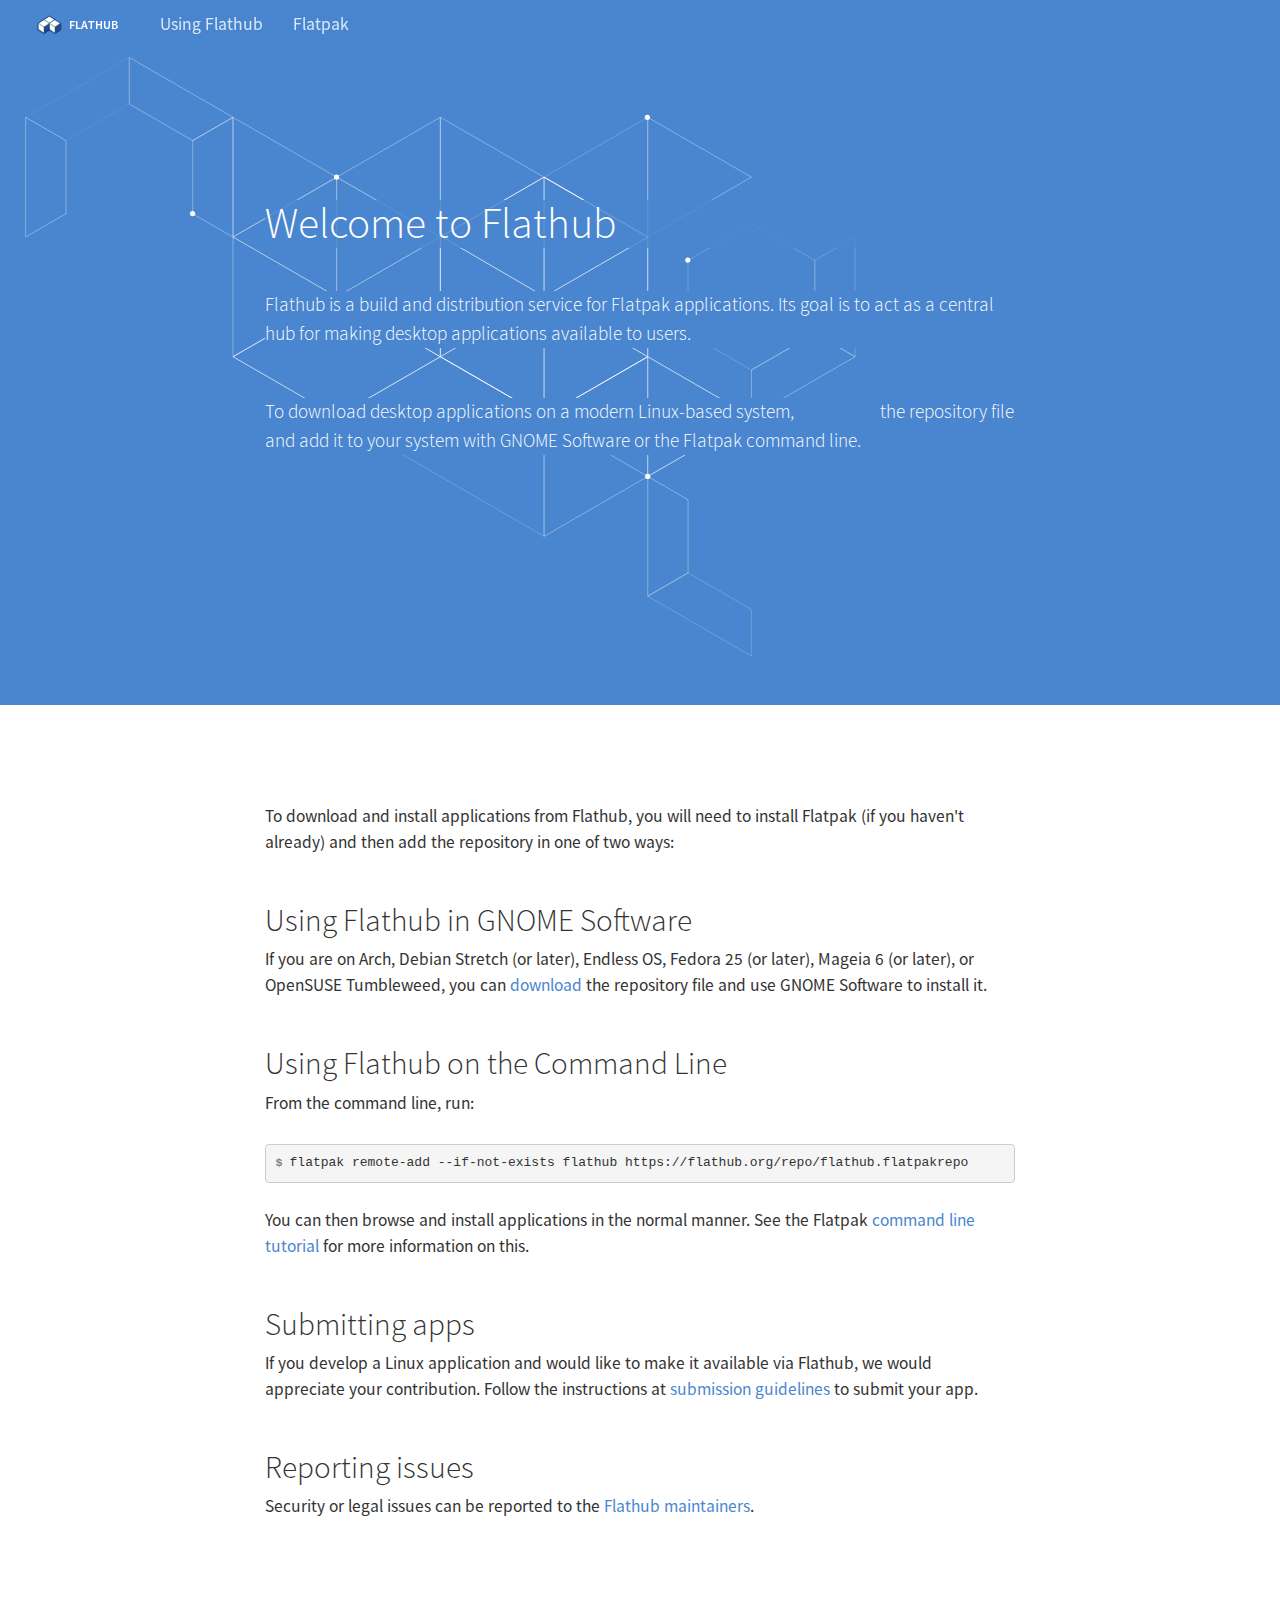
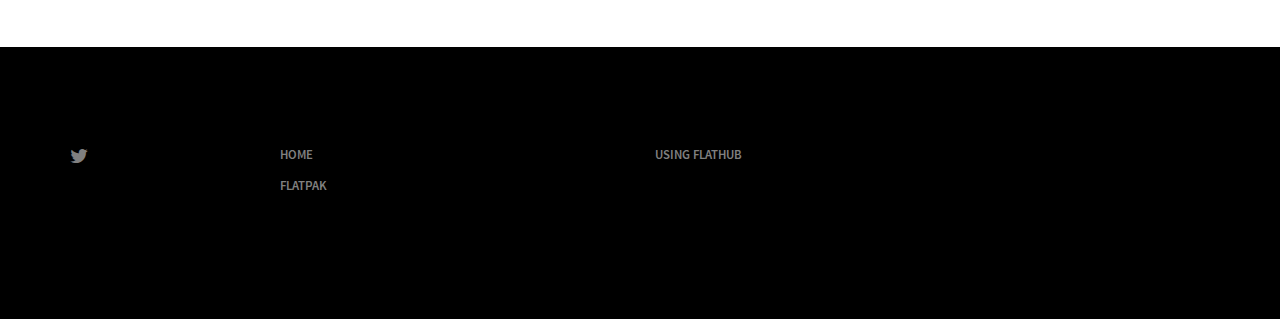
==== index.html @ d8dffafc "Automated commit at 2017-09-05 11:06:05 UTC by middleman-deploy 2.0.0-alpha" ====
<!DOCTYPE html>
<html>
  <head>
    <title>
      Flathub
    </title>
    <meta content='text/html; charset=UTF8' http-equiv='content-type'>
    <meta content='Build and distribution service for Flatpak applications.' name='description'>
    <meta content='fleet,commander,fleetcommander' name='keywords'>
    <meta content='width=device-width,initial-scale=1' name='viewport'>
    <link href='img/favicon.png' rel='icon' type='image/png'>
    <link href='/favicon.ico' rel='shortcut icon' type='image/x-icon'>
    <link href='img/favicon57.png' rel='apple-touch-icon' sizes='57x57'>
    <link href='img/favicon152.png' rel='apple-touch-icon' sizes='152x152'>
    <link href='stylesheets/fontawesome-b61725ee.css' rel='stylesheet'>
    <link href="stylesheets/fonts-6c582ae6.css" rel="stylesheet" />
    <link href="stylesheets/site-7c694642.css" rel="stylesheet" />
    <link href="stylesheets/animate-0a10c6dd.css" rel="stylesheet" />
    <script src="javascripts/jquery-1797d73e.js"></script>
  </head>
  <body id='page-top'>
    <nav class='navbar navbar-default navbar-fixed-top' id='mainNav'>
      <div class='container-fluid'>
        <!-- Brand and toggle get grouped for better mobile display -->
        <div class='navbar-header'>
          <button class='navbar-toggle collapsed' data-target='#bs-example-navbar-collapse-1' data-toggle='collapse' type='button'>
            <span class='sr-only'>Toggle navigation</span>
            <span class='icon-bar'></span>
            <span class='icon-bar'></span>
            <span class='icon-bar'></span>
          </button>
          <a href="#page-top" class="navbar-brand page-scroll">Flathub</a>
        </div>
        <div class='collapse navbar-collapse' id='bs-example-navbar-collapse-1'>
          <ul class='nav navbar-nav navbar-default'>
            <li>
              <a href="#using" class="page-scroll">Using Flathub</a>
            </li>
            <li>
              <a href="http://flatpak.org" class="page-scroll">Flatpak</a>
            </li>
          </ul>
        </div>
      </div>
      <!-- /.container-fluid -->
    </nav>
  </body>
  <main>
    <header>
      <div class='header-content'>
        <div class='container'>
          <div class='row'>
            <div class='col-sm-8 col-sm-offset-2'>
              <h1>Welcome to Flathub</h1>
            </div>
          </div>
          <div class='row'>
            <div class='col-sm-8 col-sm-offset-2'>
              <p>
                Flathub is a build and distribution service for Flatpak applications. Its goal is to act as a central hub for making desktop applications available to users.
              </p>
            </div>
          </div>
          <div class='row'>
            <div class='col-sm-8 col-sm-offset-2'>
              <p>
                To download desktop applications on a modern Linux-based system,
                <a href="https://flathub.org/repo/flathub.flatpakrepo">download</a>
                the repository file and add it to your system with GNOME Software
                or the Flatpak command line.
              </p>
            </div>
          </div>
        </div>
      </div>
    </header>
    <section>
      <div class='container'>
        <div class='row'>
          <div class='col-sm-8 col-sm-offset-2'>
            <p>
              To download and install applications from Flathub, you will need to install Flatpak (if you haven't already) and then add the repository in one of two ways:
            </p>
            <h2 id='using'>Using Flathub in GNOME Software</h2>
            <p>
              If you are on Arch, Debian Stretch (or later), Endless OS, Fedora 25 (or later), Mageia 6 (or later), or OpenSUSE Tumbleweed, you can
              <a href="https://flathub.org/repo/flathub.flatpakrepo">download</a>
              the repository file and use GNOME Software to install it.
            </p>
            <h2 id='using'>Using Flathub on the Command Line</h2>
            <p>
              From the command line, run:
            </p>
            <pre><span class="unselectable">$ </span>flatpak remote-add --if-not-exists flathub https://flathub.org/repo/flathub.flatpakrepo&#x000A;</pre>
            <p>
              You can then browse and install applications in the normal manner. See the Flatpak
              <a href="http://flatpak.org/command-line.html">command line tutorial</a>
              for more information on this.
            </p>
            <h2>Submitting apps</h2>
            <p>
              If you develop a Linux application and would like to make it available via Flathub, we would appreciate your contribution.
              Follow the instructions at
              <a href="https://github.com/flathub/flathub/wiki/Submission-Guidelines">submission guidelines</a>
              to submit your app.
            </p>
            <h2>Reporting issues</h2>
            <p>
              Security or legal issues can be reported to the
              <a href="mailto:flathub@lists.freedesktop.org">Flathub maintainers</a>.
            </p>
          </div>
        </div>
      </div>
    </section>
  </main>
  <section class='bg-black' id='footer'>
    <div class='container'>
      <div class='row'>
        <div class='col-sm-2'>
          <a class='fa fa-twitter solo' href='https://twitter.com/FlatpakApps'>
            <span>Twitter</span>
          </a>
        </div>
        <ul class='col-sm-8'>
          <li class='toplevel col-md-6'>
            <a href="./">Home</a>
          </li>
          <li class='toplevel col-md-6 col-md-offset-0'>
            <!-- id links on index page -->
            <a href="#using" class="page-scroll">Using Flathub</a>
          </li>
          <li class='toplevel col-md-6 col-md-offset-0'>
            <!-- id links on index page -->
            <a href="http://flatpak.org" class="page-scroll">Flatpak</a>
          </li>
        </ul>
      </div>
    </div>
  </section>
  <script src="javascripts/jquery.easing.min-603599b4.js"></script>
  <script src="javascripts/jquery.toc.min-265bae56.js"></script>
  <script src="javascripts/bootstrap-8cf4186c.js"></script>
  <script src="javascripts/all-c21a9cf1.js"></script>
  <script type="text/javascript">
    (function(i,s,o,g,r,a,m){i['GoogleAnalyticsObject']=r;i[r]=i[r]||function(){
    (i[r].q=i[r].q||[]).push(arguments)},i[r].l=1*new Date();a=s.createElement(o),
    m=s.getElementsByTagName(o)[0];a.async=1;a.src=g;m.parentNode.insertBefore(a,m)
    })(window,document,'script','//www.google-analytics.com/analytics.js','ga');
    ga('create', '', 'auto');
    ga('send', 'pageview');
  </script>
</html>
---- stylesheets/fonts-6c582ae6.css ----
/* Oblique */

/*
@font-face {
  font-family: "Overpass";
  src: local("Overpass ExtraLight Italic"),
        local(Overpass-ExtraLight-Italic),    
        url(../fonts/Overpass-ExtraLight-Italic.ttf);
  font-style: italic;
  font-weight: 200;
}

@font-face {
  font-family: "Overpass";
  src: local("Overpass Light Italic"),
        local(Overpass-Light-Italic),
        url(../fonts/Overpass-Light-Italic.ttf);
  font-style: italic;
  font-weight: 300;
}

*/

@font-face {
  font-family: "Overpass";
  src: local("Overpass Italic"),
        local(Overpass-Italic),
        local(Overpass-Regular-Italic),    
        url(../fonts/Overpass-Regular-Italic.ttf);
  font-style: italic;
  font-weight: 400;
}

@font-face {
  font-family: "Overpass";
  src: local("Overpass Bold Italic"),
        local(Overpass-Bold-Italic),
        local(Overpass-Bold-Italic),
        url(../fonts/Overpass-Bold-Italic.ttf);
  font-style: italic;
  font-weight: 700;
}

/* Normal */

/*
@font-face {
  font-family: "Overpass";
  src: local("Overpass ExtraLight"),
        local(Overpass-ExtraLight),    
        url(../fonts/Overpass-ExtraLight.ttf); 
  font-style: normal;
  font-weight: 200;
}

@font-face {
  font-family: "Overpass";
  src: local("Overpass Light"),
        local(Overpass-Light),    
        url(../fonts/Overpass-Light.ttf); 
  font-style: normal;
  font-weight: 300;
}

*/
@font-face {
  font-family: "Overpass";
  src: local("Overpass Regular"),
        local(Overpass),
        local(Overpass-Regular),    
        url(../fonts/Overpass-Regular.ttf); 
  font-style: normal;
  font-weight: 400;
}

@font-face {
  font-family: "Overpass";
  src: local("Overpass Bold"),
        local(Overpass-Bold),
        local(Overpass-Bold),    
        url(../fonts/Overpass-Bold.ttf); 
  font-style: normal;
  font-weight: 700;
}

@font-face {
  font-family: "Source Sans Pro";
  src: local("Source Sans Pro ExtraLight"),
        local(SourceSansProExtraLight),
        local(SourceSansPro-ExtraLight),    
        url(../fonts/SourceSansPro-ExtraLight-9448f3be.otf); 
  font-style: normal;
  font-weight: 200;
}

@font-face {
  font-family: "Source Sans Pro";
  src: local("Source Sans Pro Light"),
        local(SourceSansProLight),
        local(SourceSansPro-Light),    
        url(../fonts/SourceSansPro-Light-9bd666cc.otf); 
  font-style: normal;
  font-weight: 300;
}

@font-face {
  font-family: "Source Sans Pro";
  src: local("Source Sans Pro Regular"),
        local(SourceSansPro),
        local(SourceSansPro-Regular),    
        url(../fonts/SourceSansPro-Regular-02e00b45.otf); 
  font-style: normal;
  font-weight: 400;
}

@font-face {
  font-family: "Source Sans Pro";
  src: local("Source Sans Pro SemiBold"),
        local(SourceSansProSemiBold),
        local(SourceSansPro-SemiBold),    
        url(../fonts/SourceSansPro-Semibold-7548f7cb.otf); 
  font-style: bold;
  font-weight: 600;
}
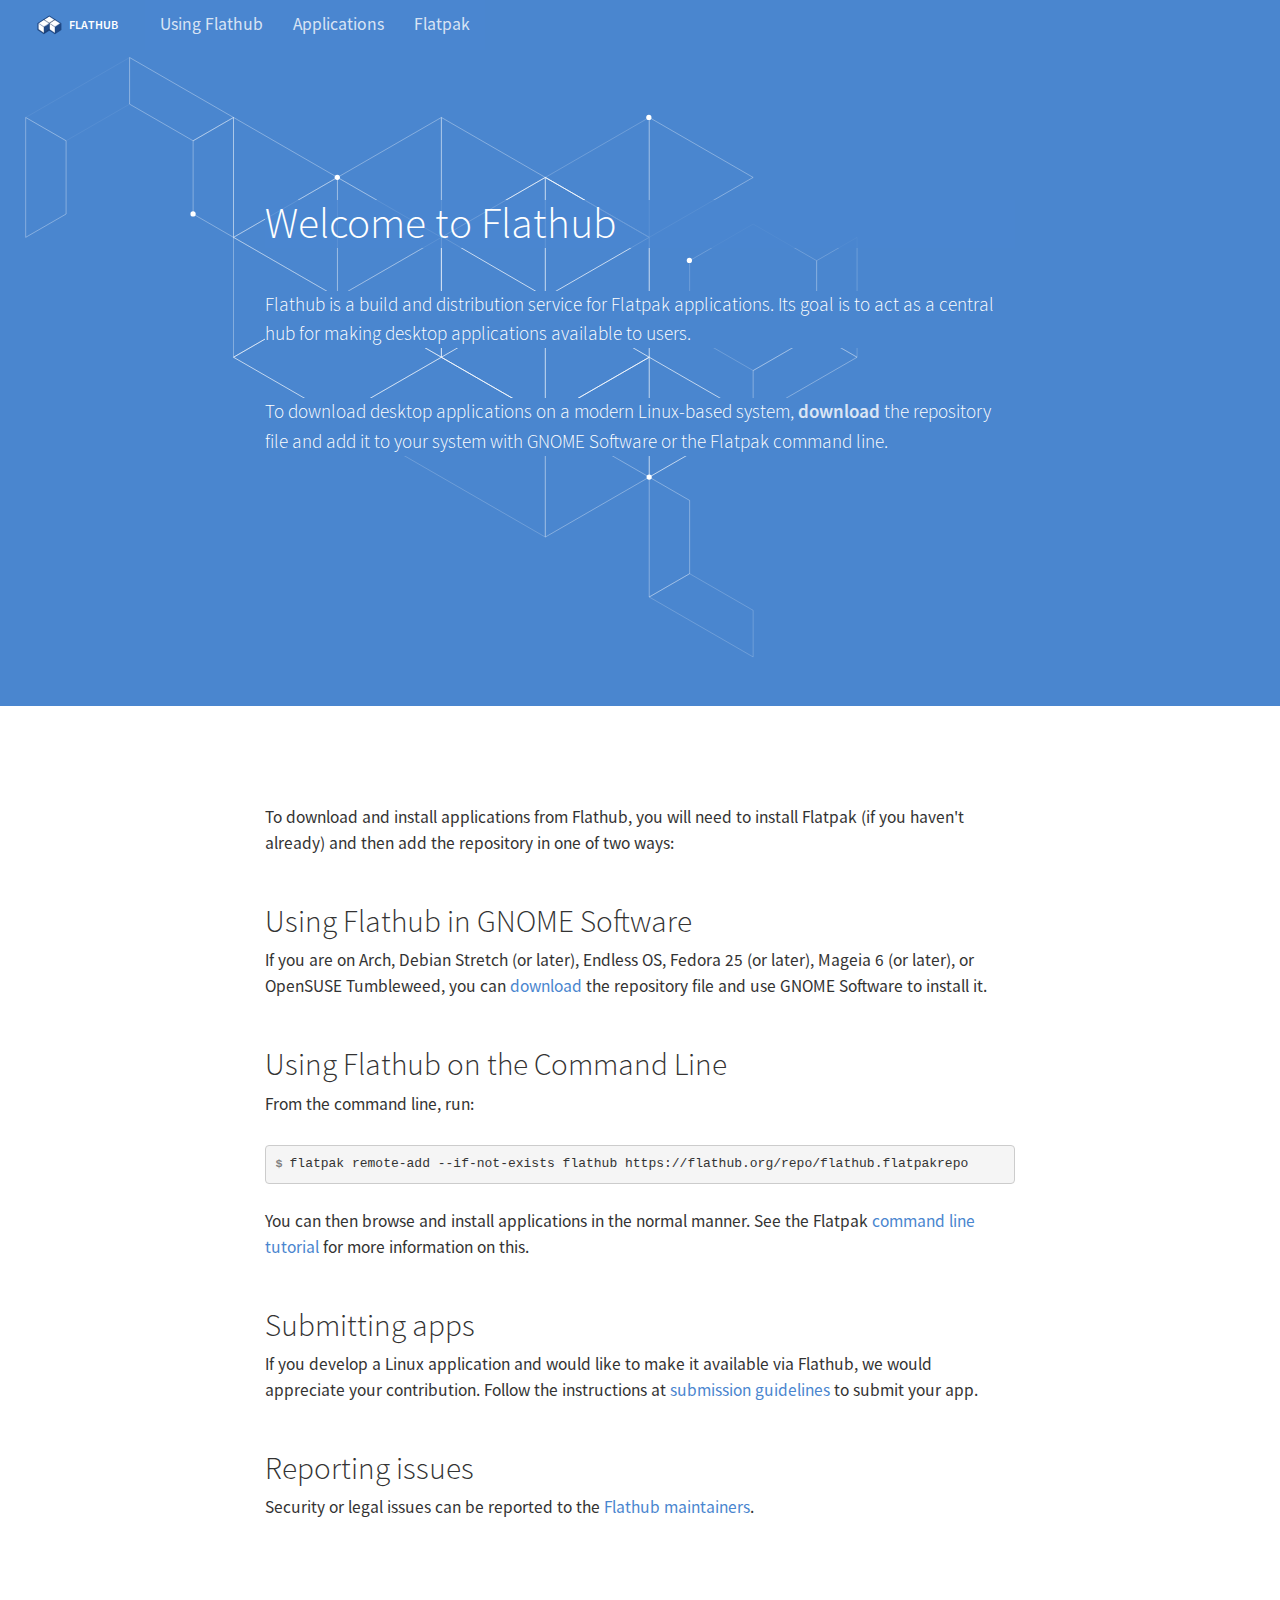
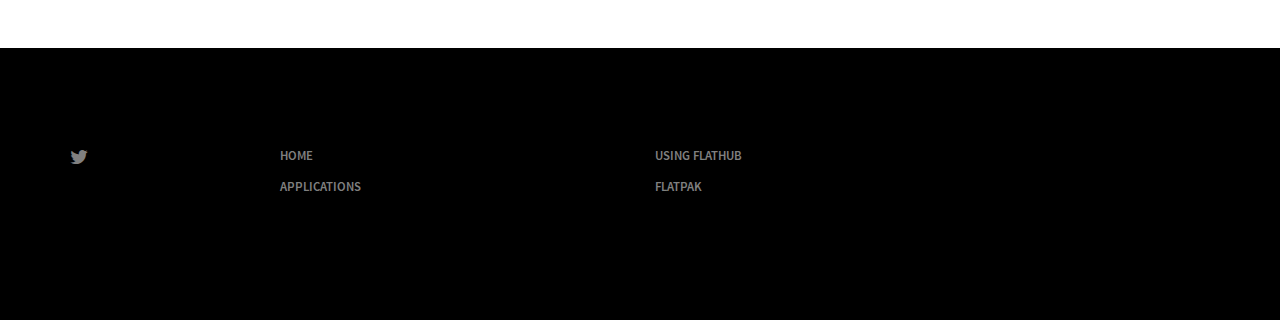
==== commit 74eb386a: "Automated commit at 2017-09-06 15:21:51 UTC by middleman-deploy 2.0.0-alpha" ====
--- a/index.html
+++ b/index.html
@@ -14,7 +14,7 @@
     <link href='img/favicon152.png' rel='apple-touch-icon' sizes='152x152'>
     <link href='stylesheets/fontawesome-b61725ee.css' rel='stylesheet'>
     <link href="stylesheets/fonts-6c582ae6.css" rel="stylesheet" />
-    <link href="stylesheets/site-7c694642.css" rel="stylesheet" />
+    <link href="stylesheets/site-6a3353c7.css" rel="stylesheet" />
     <link href="stylesheets/animate-0a10c6dd.css" rel="stylesheet" />
     <script src="javascripts/jquery-1797d73e.js"></script>
   </head>
@@ -35,6 +35,9 @@
           <ul class='nav navbar-nav navbar-default'>
             <li>
               <a href="#using" class="page-scroll">Using Flathub</a>
+            </li>
+            <li>
+              <a href="apps.html" class="page-scroll">Applications</a>
             </li>
             <li>
               <a href="http://flatpak.org" class="page-scroll">Flatpak</a>
@@ -132,6 +135,10 @@
           </li>
           <li class='toplevel col-md-6 col-md-offset-0'>
             <!-- id links on index page -->
+            <a href="apps.html" class="page-scroll">Applications</a>
+          </li>
+          <li class='toplevel col-md-6 col-md-offset-0'>
+            <!-- id links on index page -->
             <a href="http://flatpak.org" class="page-scroll">Flatpak</a>
           </li>
         </ul>
